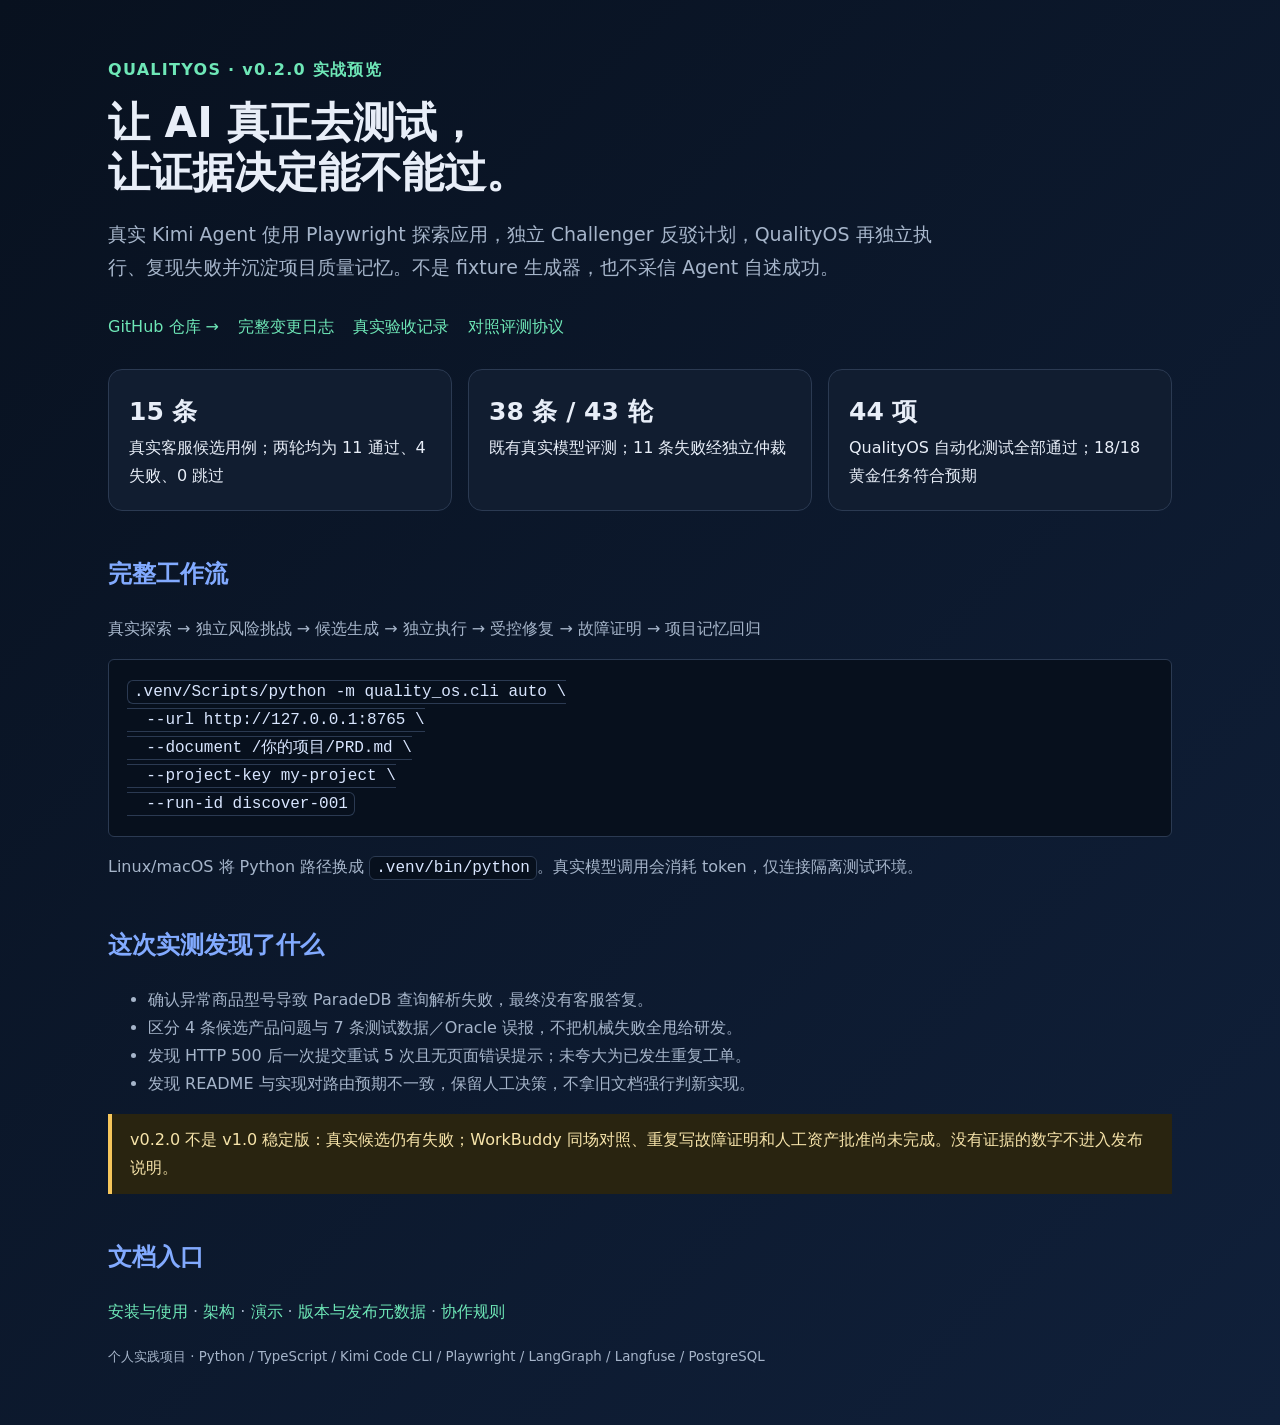
==== docs/index.html @ 4f7482f9 "feat: 发布 QualityOS v0.2.0 真实 Agent 测试工作流" ====
<!doctype html>
<html lang="zh-CN">
<head>
  <meta charset="utf-8">
  <meta name="viewport" content="width=device-width,initial-scale=1">
  <meta name="description" content="QualityOS：真实 Agent 驱动、证据闭环的 AI 自动化测试工作流。">
  <title>QualityOS v0.2.0｜AI 自动化测试工作流</title>
  <style>
    :root{color-scheme:dark;--bg:#08111f;--card:#111d30;--line:#2b3a52;--text:#e8eef8;--muted:#a6b5ca;--green:#6ee7b7;--blue:#82aaff}*{box-sizing:border-box}body{margin:0;background:linear-gradient(135deg,#08111f,#10203a);color:var(--text);font:16px/1.75 system-ui,-apple-system,"Segoe UI","Microsoft YaHei",sans-serif}main{max-width:1120px;margin:auto;padding:56px 28px}.tag{color:var(--green);font-weight:700;letter-spacing:.08em}h1{font-size:42px;line-height:1.2;margin:14px 0}h2{margin-top:42px;color:var(--blue)}p{color:var(--muted)}.lead{max-width:850px;font-size:19px}.grid{display:grid;grid-template-columns:repeat(auto-fit,minmax(235px,1fr));gap:16px;margin:28px 0}.card{background:var(--card);border:1px solid var(--line);border-radius:14px;padding:20px}.card strong{display:block;color:var(--text);font-size:25px}.card h3{margin-top:0;color:var(--text)}code,pre{background:#07101d;border:1px solid var(--line);border-radius:6px;color:#d9e6ff}code{padding:2px 6px}pre{padding:18px;overflow:auto}a{color:var(--green);text-decoration:none}a:hover{text-decoration:underline}.warning{border-left:4px solid #f6c65b;padding:12px 18px;background:#292410;color:#f7e4aa}.actions a{display:inline-block;margin:10px 14px 0 0}small{color:var(--muted)}ul{color:var(--muted)}
  </style>
</head>
<body><main>
  <div class="tag">QUALITYOS · v0.2.0 实战预览</div>
  <h1>让 AI 真正去测试，<br>让证据决定能不能过。</h1>
  <p class="lead">真实 Kimi Agent 使用 Playwright 探索应用，独立 Challenger 反驳计划，QualityOS 再独立执行、复现失败并沉淀项目质量记忆。不是 fixture 生成器，也不采信 Agent 自述成功。</p>
  <div class="actions">
    <a href="https://github.com/CaoLi-bai/quality-os">GitHub 仓库 →</a>
    <a href="../CHANGELOG.md">完整变更日志</a>
    <a href="verification.md">真实验收记录</a>
    <a href="workbuddy-benchmark.md">对照评测协议</a>
  </div>
  <div class="grid">
    <div class="card"><strong>15 条</strong>真实客服候选用例；两轮均为 11 通过、4 失败、0 跳过</div>
    <div class="card"><strong>38 条 / 43 轮</strong>既有真实模型评测；11 条失败经独立仲裁</div>
    <div class="card"><strong>44 项</strong>QualityOS 自动化测试全部通过；18/18 黄金任务符合预期</div>
  </div>
  <h2>完整工作流</h2>
  <p>真实探索 → 独立风险挑战 → 候选生成 → 独立执行 → 受控修复 → 故障证明 → 项目记忆回归</p>
  <pre><code>.venv/Scripts/python -m quality_os.cli auto \
  --url http://127.0.0.1:8765 \
  --document /你的项目/PRD.md \
  --project-key my-project \
  --run-id discover-001</code></pre>
  <p>Linux/macOS 将 Python 路径换成 <code>.venv/bin/python</code>。真实模型调用会消耗 token，仅连接隔离测试环境。</p>
  <h2>这次实测发现了什么</h2>
  <ul>
    <li>确认异常商品型号导致 ParadeDB 查询解析失败，最终没有客服答复。</li>
    <li>区分 4 条候选产品问题与 7 条测试数据／Oracle 误报，不把机械失败全甩给研发。</li>
    <li>发现 HTTP 500 后一次提交重试 5 次且无页面错误提示；未夸大为已发生重复工单。</li>
    <li>发现 README 与实现对路由预期不一致，保留人工决策，不拿旧文档强行判新实现。</li>
  </ul>
  <div class="warning">v0.2.0 不是 v1.0 稳定版：真实候选仍有失败；WorkBuddy 同场对照、重复写故障证明和人工资产批准尚未完成。没有证据的数字不进入发布说明。</div>
  <h2>文档入口</h2>
  <p><a href="../README.md">安装与使用</a> · <a href="architecture.md">架构</a> · <a href="demo-guide.md">演示</a> · <a href="release-metadata.md">版本与发布元数据</a> · <a href="../AGENTS.md">协作规则</a></p>
  <small>个人实践项目 · Python / TypeScript / Kimi Code CLI / Playwright / LangGraph / Langfuse / PostgreSQL</small>
</main></body></html>
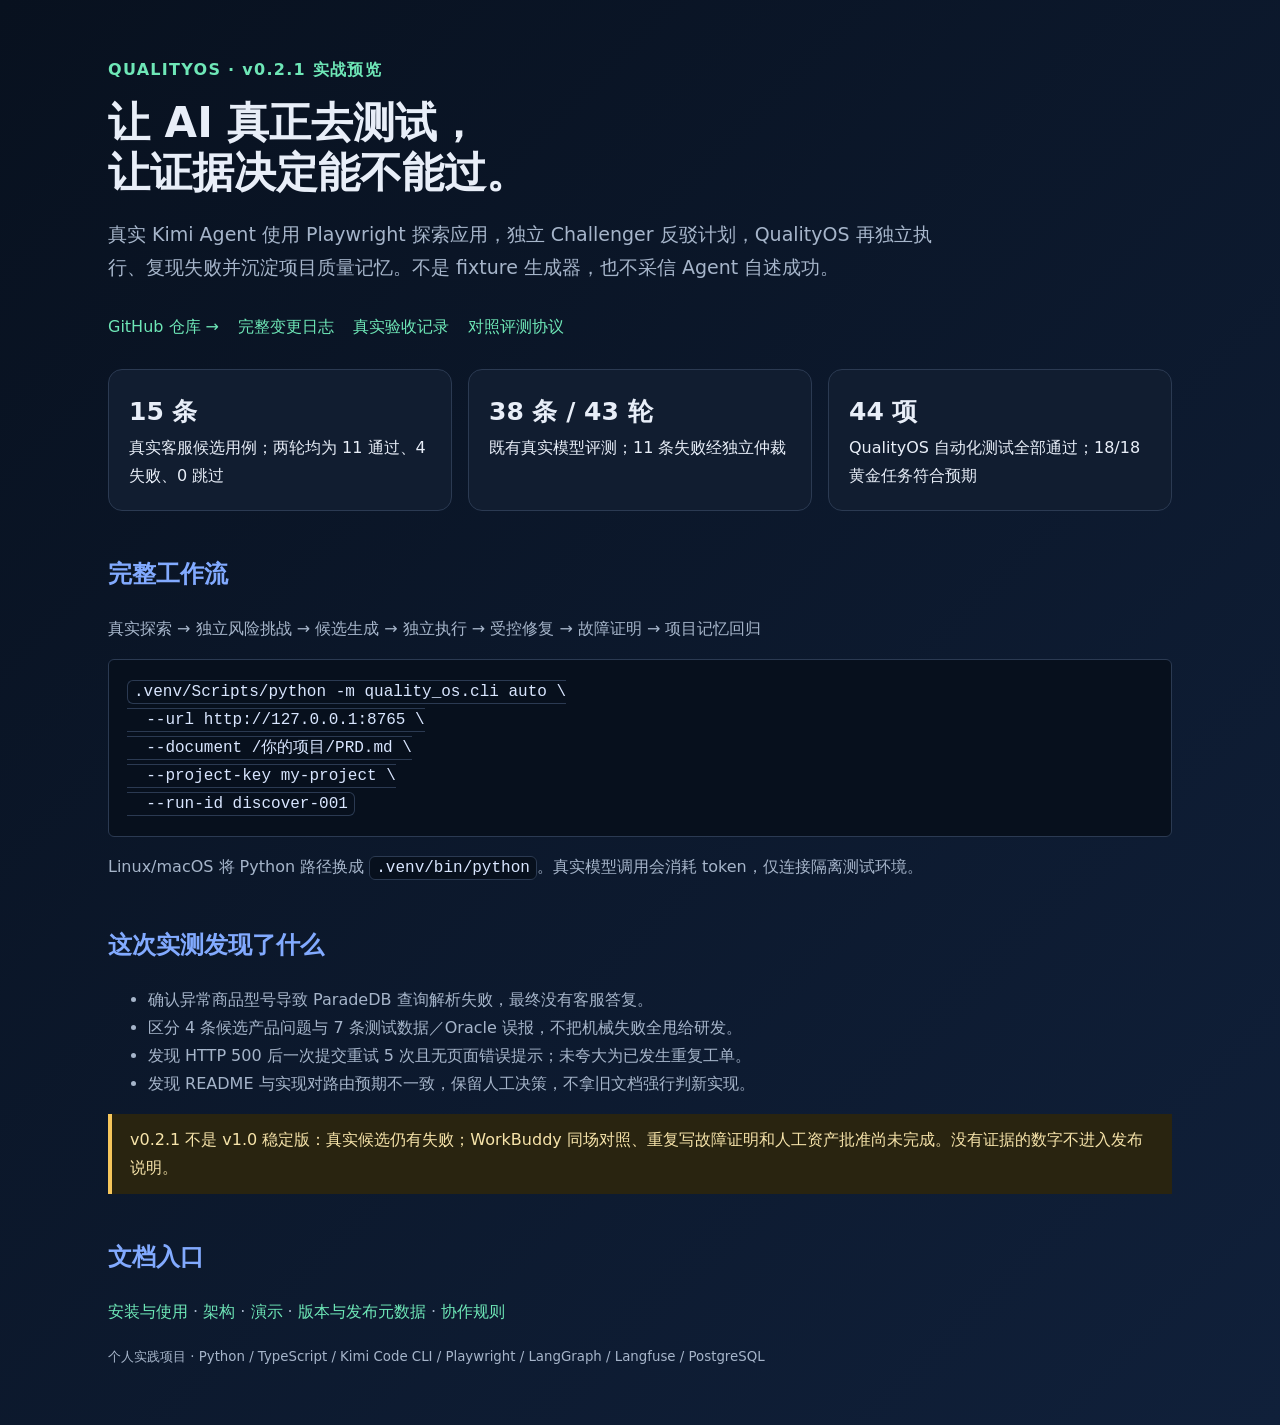
==== commit a7b7d53d: "fix: 发布 v0.2.1 补齐 CI 环境兼容" ====
--- a/docs/index.html
+++ b/docs/index.html
@@ -4,13 +4,13 @@
   <meta charset="utf-8">
   <meta name="viewport" content="width=device-width,initial-scale=1">
   <meta name="description" content="QualityOS：真实 Agent 驱动、证据闭环的 AI 自动化测试工作流。">
-  <title>QualityOS v0.2.0｜AI 自动化测试工作流</title>
+  <title>QualityOS v0.2.1｜AI 自动化测试工作流</title>
   <style>
     :root{color-scheme:dark;--bg:#08111f;--card:#111d30;--line:#2b3a52;--text:#e8eef8;--muted:#a6b5ca;--green:#6ee7b7;--blue:#82aaff}*{box-sizing:border-box}body{margin:0;background:linear-gradient(135deg,#08111f,#10203a);color:var(--text);font:16px/1.75 system-ui,-apple-system,"Segoe UI","Microsoft YaHei",sans-serif}main{max-width:1120px;margin:auto;padding:56px 28px}.tag{color:var(--green);font-weight:700;letter-spacing:.08em}h1{font-size:42px;line-height:1.2;margin:14px 0}h2{margin-top:42px;color:var(--blue)}p{color:var(--muted)}.lead{max-width:850px;font-size:19px}.grid{display:grid;grid-template-columns:repeat(auto-fit,minmax(235px,1fr));gap:16px;margin:28px 0}.card{background:var(--card);border:1px solid var(--line);border-radius:14px;padding:20px}.card strong{display:block;color:var(--text);font-size:25px}.card h3{margin-top:0;color:var(--text)}code,pre{background:#07101d;border:1px solid var(--line);border-radius:6px;color:#d9e6ff}code{padding:2px 6px}pre{padding:18px;overflow:auto}a{color:var(--green);text-decoration:none}a:hover{text-decoration:underline}.warning{border-left:4px solid #f6c65b;padding:12px 18px;background:#292410;color:#f7e4aa}.actions a{display:inline-block;margin:10px 14px 0 0}small{color:var(--muted)}ul{color:var(--muted)}
   </style>
 </head>
 <body><main>
-  <div class="tag">QUALITYOS · v0.2.0 实战预览</div>
+  <div class="tag">QUALITYOS · v0.2.1 实战预览</div>
   <h1>让 AI 真正去测试，<br>让证据决定能不能过。</h1>
   <p class="lead">真实 Kimi Agent 使用 Playwright 探索应用，独立 Challenger 反驳计划，QualityOS 再独立执行、复现失败并沉淀项目质量记忆。不是 fixture 生成器，也不采信 Agent 自述成功。</p>
   <div class="actions">
@@ -39,7 +39,7 @@
     <li>发现 HTTP 500 后一次提交重试 5 次且无页面错误提示；未夸大为已发生重复工单。</li>
     <li>发现 README 与实现对路由预期不一致，保留人工决策，不拿旧文档强行判新实现。</li>
   </ul>
-  <div class="warning">v0.2.0 不是 v1.0 稳定版：真实候选仍有失败；WorkBuddy 同场对照、重复写故障证明和人工资产批准尚未完成。没有证据的数字不进入发布说明。</div>
+  <div class="warning">v0.2.1 不是 v1.0 稳定版：真实候选仍有失败；WorkBuddy 同场对照、重复写故障证明和人工资产批准尚未完成。没有证据的数字不进入发布说明。</div>
   <h2>文档入口</h2>
   <p><a href="../README.md">安装与使用</a> · <a href="architecture.md">架构</a> · <a href="demo-guide.md">演示</a> · <a href="release-metadata.md">版本与发布元数据</a> · <a href="../AGENTS.md">协作规则</a></p>
   <small>个人实践项目 · Python / TypeScript / Kimi Code CLI / Playwright / LangGraph / Langfuse / PostgreSQL</small>
